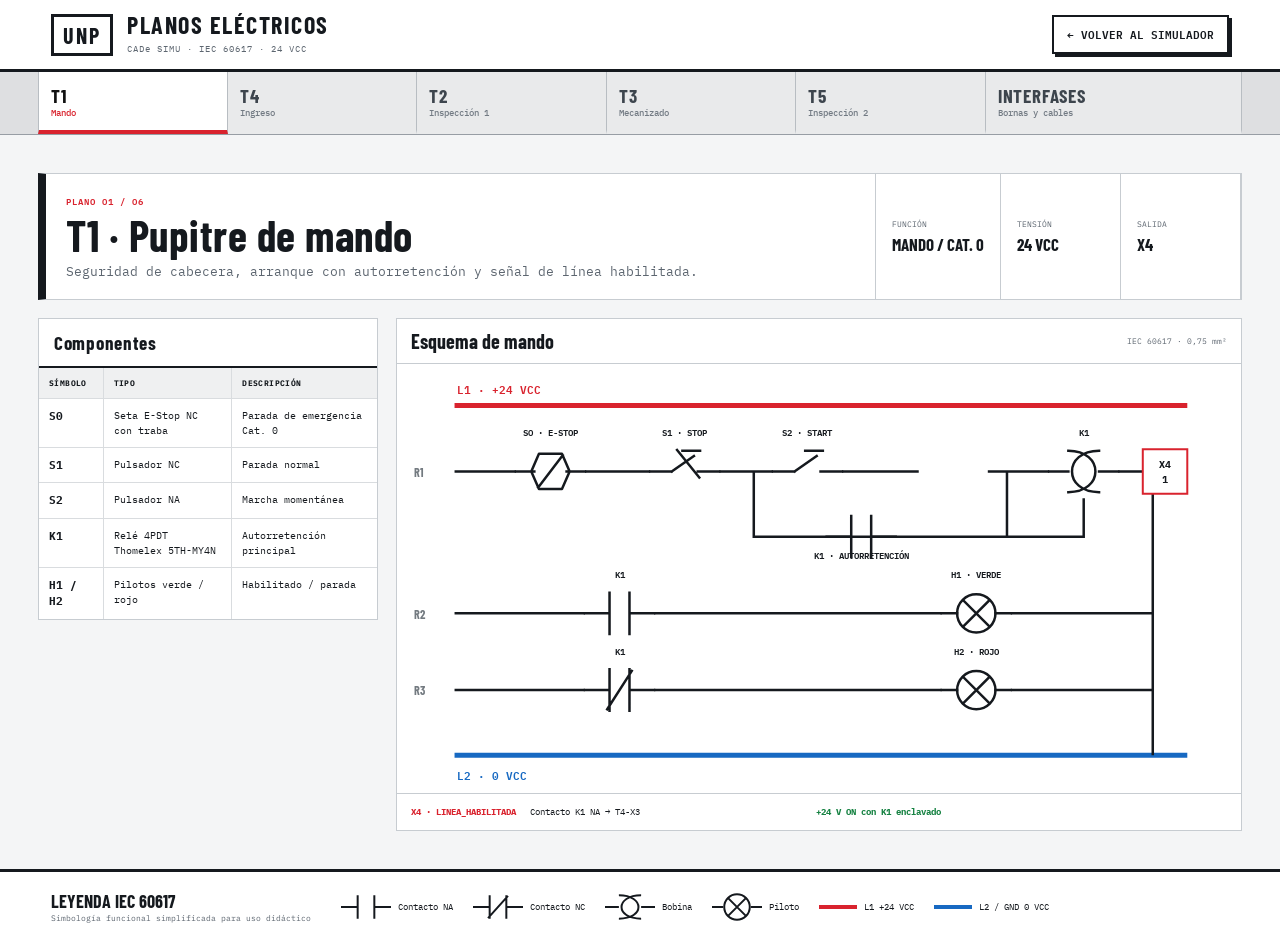
==== diagramas.html @ 71263669 "feat: subpágina diagramas.html — CADe SIMU IEC 60617 5 tableros + interfases" ====
<!doctype html>
<html lang="es">
<head>
  <meta charset="utf-8">
  <meta name="viewport" content="width=device-width, initial-scale=1">
  <meta name="description" content="Planos eléctricos CADe SIMU e interfases de la planta automatizada de cinco tableros.">
  <title>Diagramas eléctricos | Planta 5 Tableros</title>
  <link rel="stylesheet" href="diagramas.css">
</head>
<body>
  <header class="drawing-header">
    <div class="drawing-brand">
      <span class="brand-code">UNP</span>
      <div><strong>PLANOS ELÉCTRICOS</strong><small>CADe SIMU · IEC 60617 · 24 VCC</small></div>
    </div>
    <a href="index.html" class="back-btn">← VOLVER AL SIMULADOR</a>
  </header>

  <nav class="tab-bar" aria-label="Diagramas por tablero">
    <button class="tab active" type="button" role="tab" aria-selected="true" aria-controls="panel-t1" id="tab-t1" data-tab="t1">T1 <span>Mando</span></button>
    <button class="tab" type="button" role="tab" aria-selected="false" aria-controls="panel-t4" id="tab-t4" data-tab="t4">T4 <span>Ingreso</span></button>
    <button class="tab" type="button" role="tab" aria-selected="false" aria-controls="panel-t2" id="tab-t2" data-tab="t2">T2 <span>Inspección 1</span></button>
    <button class="tab" type="button" role="tab" aria-selected="false" aria-controls="panel-t3" id="tab-t3" data-tab="t3">T3 <span>Mecanizado</span></button>
    <button class="tab" type="button" role="tab" aria-selected="false" aria-controls="panel-t5" id="tab-t5" data-tab="t5">T5 <span>Inspección 2</span></button>
    <button class="tab interfaces-tab" type="button" role="tab" aria-selected="false" aria-controls="panel-interfaces" id="tab-interfaces" data-tab="interfaces">INTERFASES <span>Bornas y cables</span></button>
  </nav>

  <main class="drawing-main">
    <section class="diagram-panel active" id="panel-t1" role="tabpanel" aria-labelledby="tab-t1" data-panel="t1">
      <div class="title-block"><div><span class="sheet-number">PLANO 01 / 06</span><h1>T1 · Pupitre de mando</h1><p>Seguridad de cabecera, arranque con autorretención y señal de línea habilitada.</p></div><dl><div><dt>FUNCIÓN</dt><dd>MANDO / CAT. 0</dd></div><div><dt>TENSIÓN</dt><dd>24 VCC</dd></div><div><dt>SALIDA</dt><dd>X4</dd></div></dl></div>
      <div class="content-grid">
        <section class="component-card"><h2>Componentes</h2><div class="table-wrap"><table><thead><tr><th>Símbolo</th><th>Tipo</th><th>Descripción</th></tr></thead><tbody>
          <tr><td><b>S0</b></td><td>Seta E-Stop NC con traba</td><td>Parada de emergencia Cat. 0</td></tr><tr><td><b>S1</b></td><td>Pulsador NC</td><td>Parada normal</td></tr><tr><td><b>S2</b></td><td>Pulsador NA</td><td>Marcha momentánea</td></tr><tr><td><b>K1</b></td><td>Relé 4PDT Thomelex 5TH-MY4N</td><td>Autorretención principal</td></tr><tr><td><b>H1 / H2</b></td><td>Pilotos verde / rojo</td><td>Habilitado / parada</td></tr>
        </tbody></table></div></section>
        <section class="schematic-card" aria-label="Diagrama ladder T1"><div class="card-heading"><h2>Esquema de mando</h2><span>IEC 60617 · 0,75 mm²</span></div>
          <svg class="ladder-svg" viewBox="0 0 1100 560" role="img" aria-labelledby="t1-title t1-desc"><title id="t1-title">Diagrama ladder del tablero T1</title><desc id="t1-desc">Tres rungs con parada de emergencia, marcha, autorretención y pilotos.</desc>
            <g class="rails"><line class="rail l1" x1="75" y1="54" x2="1030" y2="54"/><line class="rail l2" x1="75" y1="510" x2="1030" y2="510"/><text class="rail-label l1-text" x="78" y="39">L1 · +24 VCC</text><text class="rail-label l2-text" x="78" y="542">L2 · 0 VCC</text></g>
            <g class="rung"><text class="rung-id" x="22" y="147">R1</text><path class="wire" d="M75 140H155M245 140H330M420 140H490M580 140H680M770 140H850"/><use href="#emergency-nc" x="155" y="105"/><text x="200" y="94">S0 · E-STOP</text><use href="#push-nc" x="330" y="105"/><text x="375" y="94">S1 · STOP</text><use href="#push-no" x="490" y="105"/><text x="535" y="94">S2 · START</text><use href="#coil" x="850" y="105"/><text x="895" y="94">K1</text><path class="wire" d="M895 175V225H465V140M465 225H560M650 225H795V140"/><use href="#contact-no" x="560" y="190"/><text x="605" y="254">K1 · AUTORRETENCIÓN</text><path class="wire" d="M940 140H985V510"/></g>
            <g class="rung"><text class="rung-id" x="22" y="332">R2</text><path class="wire" d="M75 325H245M335 325H710M800 325H985"/><use href="#contact-no" x="245" y="290"/><text x="290" y="279">K1</text><use href="#lamp" x="710" y="290"/><text x="755" y="279">H1 · VERDE</text></g>
            <g class="rung"><text class="rung-id" x="22" y="432">R3</text><path class="wire" d="M75 425H245M335 425H710M800 425H985"/><use href="#contact-nc" x="245" y="390"/><text x="290" y="379">K1</text><use href="#lamp" x="710" y="390"/><text x="755" y="379">H2 · ROJO</text></g>
            <g class="terminal output"><rect x="972" y="111" width="58" height="58"/><text x="1001" y="136">X4</text><text x="1001" y="155">1</text></g>
            <defs><g id="contact-no"><path d="M0 35H32M58 35H90M32 8V62M58 8V62"/></g><g id="contact-nc"><path d="M0 35H32M58 35H90M32 8V62M58 8V62M29 60L61 10"/></g><g id="push-no"><path d="M0 35H28M62 35H90M28 35L57 15M42 8H65"/></g><g id="push-nc"><path d="M0 35H28M62 35H90M28 35L57 15M42 8H65M35 7L64 43"/></g><g id="emergency-nc"><path d="M0 35H24M66 35H90M30 12L60 12L70 35L60 58H30L20 35ZM29 56L61 14"/></g><g id="coil"><path d="M0 35H25M65 35H90M25 8C72 8 72 62 25 62M65 8C18 8 18 62 65 62"/></g><g id="lamp"><path d="M0 35H20M70 35H90"/><circle cx="45" cy="35" r="25"/><path d="M28 18L62 52M62 18L28 52"/></g></defs>
          </svg>
          <div class="signal-note"><b>X4 · LINEA_HABILITADA</b><span>Contacto K1 NA → T4-X3</span><strong>+24 V ON con K1 enclavado</strong></div>
        </section>
      </div>
    </section>

    <section class="diagram-panel" id="panel-t4" role="tabpanel" aria-labelledby="tab-t4" data-panel="t4" hidden>
      <div class="title-block"><div><span class="sheet-number">PLANO 02 / 06</span><h1>T4 · Cinta de ingreso</h1><p>Barrera óptica, rearme sin contacto y señal de pieza presente.</p></div><dl><div><dt>ENTRADA</dt><dd>X3</dd></div><div><dt>TENSIÓN</dt><dd>24 VCC</dd></div><div><dt>SALIDA</dt><dd>X5</dd></div></dl></div>
      <div class="content-grid"><section class="component-card"><h2>Componentes</h2><div class="table-wrap"><table><thead><tr><th>Símbolo</th><th>Tipo</th><th>Descripción</th></tr></thead><tbody><tr><td><b>IFM</b></td><td>Sensor óptico réflex O5P701</td><td>Detecta interrupción del haz</td></tr><tr><td><b>B2</b></td><td>Sensor inductivo</td><td>Rearme sin contacto</td></tr><tr><td><b>K1</b></td><td>Comat Releco C9-A41</td><td>Relé de mando de cinta</td></tr><tr><td><b>M1</b></td><td>Motor CC</td><td>Accionamiento cinta</td></tr></tbody></table></div></section>
        <section class="schematic-card"><div class="card-heading"><h2>Esquema de ingreso</h2><span>IEC 60617 · 0,75 mm²</span></div><svg class="ladder-svg" viewBox="0 0 1100 500" role="img" aria-labelledby="t4-title"><title id="t4-title">Diagrama ladder del tablero T4</title><g class="rails"><line class="rail l1" x1="75" y1="54" x2="1030" y2="54"/><line class="rail l2" x1="75" y1="450" x2="1030" y2="450"/><text class="rail-label l1-text" x="78" y="39">L1 · +24 VCC</text><text class="rail-label l2-text" x="78" y="482">L2 · 0 VCC</text></g><g class="rung"><text class="rung-id" x="22" y="172">R1</text><path class="wire" d="M75 165H175M265 165H405M505 165H785M875 165H985V450"/><g class="terminal input"><rect x="102" y="136" width="58" height="58"/><text x="131" y="161">X3</text><text x="131" y="180">1</text></g><use href="#t4-contact-no" x="175" y="130"/><text x="220" y="119">X3 · PERMISO</text><g class="sensor-symbol optical" transform="translate(405 130)"><rect width="100" height="70"/><path d="M18 52L78 18M53 16L80 18L77 45"/><circle cx="18" cy="52" r="5"/></g><text x="455" y="119">IFM · O5P701</text><use href="#t4-coil" x="785" y="130"/><text x="830" y="119">K1</text></g><g class="rung"><text class="rung-id" x="22" y="322">R2</text><path class="wire" d="M75 315H200M290 315H430M530 315H760M850 315H985"/><use href="#t4-contact-no" x="200" y="280"/><text x="245" y="269">K1</text><g class="sensor-symbol inductive" transform="translate(430 280)"><rect width="100" height="70"/><path d="M20 20C55 20 55 50 20 50M70 18V52"/></g><text x="480" y="269">B2 · REARME</text><g class="motor" transform="translate(760 280)"><path d="M0 35H20M80 35H90"/><circle cx="50" cy="35" r="30"/><text x="50" y="42">M</text></g><text x="805" y="269">M1 · CINTA</text></g><g class="terminal output"><rect x="972" y="136" width="58" height="58"/><text x="1001" y="161">X5</text><text x="1001" y="180">1</text></g><defs><g id="t4-contact-no"><path d="M0 35H32M58 35H90M32 8V62M58 8V62"/></g><g id="t4-coil"><path d="M0 35H25M65 35H90M25 8C72 8 72 62 25 62M65 8C18 8 18 62 65 62"/></g></defs></svg><div class="signal-note"><b>X3 · LINEA_HABILITADA</b><span>T1-X4 → permiso de ciclo</span><b>X5 · PIEZA_PRESENTE</b><span>K1 NA → T2-X3 · +24 V</span></div></section>
      </div>
    </section>

    <section class="diagram-panel" id="panel-t2" role="tabpanel" aria-labelledby="tab-t2" data-panel="t2" hidden>
      <div class="title-block"><div><span class="sheet-number">PLANO 03 / 06</span><h1>T2 · Inspección inicial</h1><p>Discriminación inductiva/capacitiva, señalización y expulsor neumático.</p></div><dl><div><dt>ENTRADA</dt><dd>X3</dd></div><div><dt>TENSIÓN</dt><dd>24 VCC</dd></div><div><dt>SALIDA</dt><dd>X5</dd></div></dl></div>
      <div class="content-grid"><section class="component-card"><h2>Componentes</h2><div class="table-wrap"><table><thead><tr><th>Símbolo</th><th>Tipo</th><th>Descripción</th></tr></thead><tbody><tr><td><b>B1</b></td><td>Sensor inductivo</td><td>Pieza metálica / conforme</td></tr><tr><td><b>B2</b></td><td>Sensor capacitivo</td><td>Dieléctrico / no conforme</td></tr><tr><td><b>CAM1</b></td><td>Interfaz cámara</td><td>Salida digital OK / NOK</td></tr><tr><td><b>K1 / K2</b></td><td>IDEC RJ2S-CL DPDT</td><td>Discriminadores</td></tr><tr><td><b>K3 / CIL</b></td><td>Relé + cilindro</td><td>Expulsor de descarte</td></tr><tr><td><b>H1 / H2</b></td><td>Pilotos verde / amarillo</td><td>Conforme / no conforme</td></tr></tbody></table></div></section>
        <section class="schematic-card"><div class="card-heading"><h2>Esquema de inspección</h2><span>IEC 60617 · 0,75 mm²</span></div><svg class="ladder-svg tall" viewBox="0 0 1100 650" role="img" aria-labelledby="t2-title"><title id="t2-title">Diagrama ladder del tablero T2</title><g class="rails"><line class="rail l1" x1="75" y1="54" x2="1030" y2="54"/><line class="rail l2" x1="75" y1="600" x2="1030" y2="600"/><text class="rail-label l1-text" x="78" y="39">L1 · +24 VCC</text><text class="rail-label l2-text" x="78" y="632">L2 · 0 VCC</text></g>
          <g class="rung"><text class="rung-id" x="22" y="157">R1</text><path class="wire" d="M75 150H165M255 150H390M490 150H690M780 150H985V600"/><use href="#t2-contact-no" x="165" y="115"/><text x="210" y="104">X3 · PIEZA</text><g class="sensor-symbol inductive" transform="translate(390 115)"><rect width="100" height="70"/><path d="M20 20C55 20 55 50 20 50M70 18V52"/></g><text x="440" y="104">B1 · INDUCTIVO</text><use href="#t2-coil" x="690" y="115"/><text x="735" y="104">K1 · CONFORME</text><path class="wire" d="M650 150V225H690M780 225H870"/><use href="#t2-lamp" x="690" y="190"/><text x="735" y="260">H1 · VERDE</text></g>
          <g class="rung"><text class="rung-id" x="22" y="357">R2</text><path class="wire" d="M75 350H165M255 350H390M490 350H585M675 350H760M850 350H985"/><use href="#t2-contact-no" x="165" y="315"/><text x="210" y="304">X3 · PIEZA</text><g class="sensor-symbol capacitive" transform="translate(390 315)"><rect width="100" height="70"/><path d="M20 18V52M36 18V52M64 18Q90 35 64 52"/></g><text x="440" y="304">B2 · CAPACITIVO</text><use href="#t2-contact-nc" x="585" y="315"/><text x="630" y="304">K1</text><use href="#t2-coil" x="760" y="315"/><text x="805" y="304">K2</text><path class="wire" d="M730 350V440H760M850 440H985"/><g class="cylinder" transform="translate(760 405)"><path d="M0 35H15M15 7H80V63H15ZM48 7V63M48 35H88M88 20L105 35L88 50"/></g><text x="812" y="482">K3 · CIL EXPULSOR</text></g>
          <g class="rung"><text class="rung-id" x="22" y="537">R3</text><path class="wire" d="M75 530H300M390 530H700M790 530H985"/><use href="#t2-contact-no" x="300" y="495"/><text x="345" y="484">K2</text><use href="#t2-lamp" x="700" y="495"/><text x="745" y="484">H2 · AMARILLO</text></g><g class="terminal input"><rect x="102" y="121" width="58" height="58"/><text x="131" y="146">X3</text><text x="131" y="165">1</text></g><g class="terminal output"><rect x="972" y="121" width="58" height="58"/><text x="1001" y="146">X5</text><text x="1001" y="165">1</text></g><defs><g id="t2-contact-no"><path d="M0 35H32M58 35H90M32 8V62M58 8V62"/></g><g id="t2-contact-nc"><path d="M0 35H32M58 35H90M32 8V62M58 8V62M29 60L61 10"/></g><g id="t2-coil"><path d="M0 35H25M65 35H90M25 8C72 8 72 62 25 62M65 8C18 8 18 62 65 62"/></g><g id="t2-lamp"><path d="M0 35H20M70 35H90"/><circle cx="45" cy="35" r="25"/><path d="M28 18L62 52M62 18L28 52"/></g></defs></svg><div class="signal-note"><b>X3 · PIEZA_PRESENTE</b><span>T4-X5 → habilita inspección</span><b>X5 · MATERIAL_VALIDO</b><span>K1 NA → T3-X3 · +24 V</span></div></section>
      </div>
    </section>

    <section class="diagram-panel" id="panel-t3" role="tabpanel" aria-labelledby="tab-t3" data-panel="t3" hidden>
      <div class="title-block"><div><span class="sheet-number">PLANO 04 / 06</span><h1>T3 · Mecanizado</h1><p>Secuenciador biestable de avance, trabajo, retroceso y confirmación de reposo.</p></div><dl><div><dt>ENTRADA</dt><dd>X3</dd></div><div><dt>TENSIÓN</dt><dd>24 VCC</dd></div><div><dt>SALIDA</dt><dd>X6</dd></div></dl></div>
      <div class="content-grid"><section class="component-card"><h2>Componentes</h2><div class="table-wrap"><table><thead><tr><th>Símbolo</th><th>Tipo</th><th>Descripción</th></tr></thead><tbody><tr><td><b>FC1</b></td><td>Sensor inductivo</td><td>Posición reposo</td></tr><tr><td><b>FC2</b></td><td>Sensor inductivo</td><td>Posición trabajo</td></tr><tr><td><b>R1 / R2 / R3</b></td><td>Omron G2RV slim</td><td>Set, reset y retención avance</td></tr><tr><td><b>R4 / R5</b></td><td>Phoenix Contact</td><td>Retención retroceso / fin de etapa</td></tr><tr><td><b>CIL</b></td><td>Cilindro guiado</td><td>Herramienta de mecanizado</td></tr><tr><td><b>H1 / H2</b></td><td>Pilotos</td><td>Avance / retroceso</td></tr></tbody></table></div></section>
        <section class="schematic-card"><div class="card-heading"><h2>Cadena biestable</h2><span>IEC 60617 · 0,75 mm²</span></div><svg class="ladder-svg extra-tall" viewBox="0 0 1100 900" role="img" aria-labelledby="t3-title"><title id="t3-title">Diagrama ladder del tablero T3</title><g class="rails"><line class="rail l1" x1="75" y1="54" x2="1030" y2="54"/><line class="rail l2" x1="75" y1="850" x2="1030" y2="850"/><text class="rail-label l1-text" x="78" y="39">L1 · +24 VCC</text><text class="rail-label l2-text" x="78" y="882">L2 · 0 VCC</text></g>
          <g class="rung"><text class="rung-id" x="22" y="142">R1</text><path class="wire" d="M75 135H160M250 135H350M440 135H550M640 135H790M880 135H985V850"/><use href="#t3-no" x="160" y="100"/><text x="205" y="89">X3</text><use href="#t3-no" x="350" y="100"/><text x="395" y="89">FC1</text><use href="#t3-nc" x="550" y="100"/><text x="595" y="89">R3</text><use href="#t3-coil" x="790" y="100"/><text x="835" y="89">R1 · SET</text></g>
          <g class="rung"><text class="rung-id" x="22" y="272">R2</text><path class="wire" d="M75 265H230M320 265H580M670 265H985"/><use href="#t3-no" x="230" y="230"/><text x="275" y="219">R1</text><use href="#t3-coil" x="580" y="230"/><text x="625" y="219">R3 · RET.</text><path class="wire" d="M540 265V345H580M685 345H800"/><g class="cylinder" transform="translate(580 310)"><path d="M0 35H15M15 7H80V63H15ZM48 7V63M48 35H88M88 20L105 35L88 50"/></g><text x="632" y="387">CIL · AVANCE</text></g>
          <g class="rung"><text class="rung-id" x="22" y="477">R3</text><path class="wire" d="M75 470H185M275 470H385M475 470H585M675 470H790M880 470H985"/><use href="#t3-no" x="185" y="435"/><text x="230" y="424">FC2</text><use href="#t3-no" x="385" y="435"/><text x="430" y="424">R3</text><use href="#t3-nc" x="585" y="435"/><text x="630" y="424">R4</text><use href="#t3-coil" x="790" y="435"/><text x="835" y="424">R2 · RESET</text></g>
          <g class="rung"><text class="rung-id" x="22" y="607">R4</text><path class="wire" d="M75 600H230M320 600H580M670 600H985"/><use href="#t3-no" x="230" y="565"/><text x="275" y="554">R2</text><use href="#t3-coil" x="580" y="565"/><text x="625" y="554">R4 · RET.</text><path class="wire" d="M540 600V680H580M685 680H800"/><g class="cylinder reverse" transform="translate(580 645)"><path d="M0 35H15M15 7H80V63H15ZM48 7V63M48 35H88M88 20L105 35L88 50"/></g><text x="632" y="722">CIL · RETROCESO</text></g>
          <g class="rung"><text class="rung-id" x="22" y="797">R5</text><path class="wire" d="M75 790H180M270 790H375M465 790H570M660 790H765M855 790H985"/><use href="#t3-no" x="180" y="755"/><text x="225" y="744">R4</text><use href="#t3-no" x="375" y="755"/><text x="420" y="744">FC1</text><use href="#t3-nc" x="570" y="755"/><text x="615" y="744">R3</text><use href="#t3-coil" x="765" y="755"/><text x="810" y="744">R5 · FIN</text></g><g class="terminal input"><rect x="102" y="106" width="58" height="58"/><text x="131" y="131">X3</text><text x="131" y="150">1</text></g><g class="terminal output"><rect x="972" y="761" width="58" height="58"/><text x="1001" y="786">X6</text><text x="1001" y="805">1</text></g><defs><g id="t3-no"><path d="M0 35H32M58 35H90M32 8V62M58 8V62"/></g><g id="t3-nc"><path d="M0 35H32M58 35H90M32 8V62M58 8V62M29 60L61 10"/></g><g id="t3-coil"><path d="M0 35H25M65 35H90M25 8C72 8 72 62 25 62M65 8C18 8 18 62 65 62"/></g></defs></svg><div class="signal-note"><b>X3 · MATERIAL_VALIDO</b><span>T2-X5 → dispara secuencia</span><b>X6 · PROCESO_TERMINADO</b><span>R5 NA → T5-X4 · +24 V</span></div></section>
      </div>
    </section>

    <section class="diagram-panel" id="panel-t5" role="tabpanel" aria-labelledby="tab-t5" data-panel="t5" hidden>
      <div class="title-block"><div><span class="sheet-number">PLANO 05 / 06</span><h1>T5 · Inspección final</h1><p>Clasificación por cámara hacia contenedores de aprobados y reproceso.</p></div><dl><div><dt>ENTRADA</dt><dd>X4</dd></div><div><dt>TENSIÓN</dt><dd>24 VCC</dd></div><div><dt>SALIDAS</dt><dd>OK / NOK</dd></div></dl></div>
      <div class="content-grid"><section class="component-card"><h2>Componentes</h2><div class="table-wrap"><table><thead><tr><th>Símbolo</th><th>Tipo</th><th>Descripción</th></tr></thead><tbody><tr><td><b>CAM2</b></td><td>Interfaz cámara</td><td>Salida digital OK / NOK</td></tr><tr><td><b>K1</b></td><td>Comat Releco C9-A41</td><td>Clasificador principal</td></tr><tr><td><b>K2 / K3</b></td><td>IDEC RJ2S</td><td>Desviadores verde / rojo</td></tr><tr><td><b>S1</b></td><td>Conmutador</td><td>Selector de modo</td></tr><tr><td><b>H1 / H2</b></td><td>Pilotos verde / rojo</td><td>Resultado de clasificación</td></tr><tr><td><b>CONT-V / CONT-R</b></td><td>Contenedores</td><td>Aprobadas / reproceso</td></tr></tbody></table></div></section>
        <section class="schematic-card"><div class="card-heading"><h2>Esquema de clasificación</h2><span>IEC 60617 · 0,75 mm²</span></div><svg class="ladder-svg tall" viewBox="0 0 1100 680" role="img" aria-labelledby="t5-title"><title id="t5-title">Diagrama ladder del tablero T5</title><g class="rails"><line class="rail l1" x1="75" y1="54" x2="1030" y2="54"/><line class="rail l2" x1="75" y1="630" x2="1030" y2="630"/><text class="rail-label l1-text" x="78" y="39">L1 · +24 VCC</text><text class="rail-label l2-text" x="78" y="662">L2 · 0 VCC</text></g>
          <g class="rung"><text class="rung-id" x="22" y="157">R1</text><path class="wire" d="M75 150H190M280 150H430M530 150H790M880 150H985V630"/><use href="#t5-no" x="190" y="115"/><text x="235" y="104">X4</text><g class="camera" transform="translate(430 115)"><rect width="100" height="70"/><circle cx="48" cy="35" r="19"/><path d="M67 35H86M12 13L28 22"/></g><text x="480" y="104">CAM2 · OK</text><use href="#t5-coil" x="790" y="115"/><text x="835" y="104">K1</text></g>
          <g class="rung"><text class="rung-id" x="22" y="302">R2</text><path class="wire" d="M75 295H230M320 295H650M740 295H985"/><use href="#t5-no" x="230" y="260"/><text x="275" y="249">K1</text><use href="#t5-coil" x="650" y="260"/><text x="695" y="249">K2 · VERDE</text><path class="wire" d="M610 295V370H650M740 370H850"/><use href="#t5-lamp" x="650" y="335"/><text x="695" y="405">H1 · OK</text></g>
          <g class="rung"><text class="rung-id" x="22" y="492">R3</text><path class="wire" d="M75 485H190M280 485H430M520 485H790M880 485H985"/><use href="#t5-no" x="190" y="450"/><text x="235" y="439">X4</text><use href="#t5-nc" x="430" y="450"/><text x="475" y="439">CAM2 · OK</text><use href="#t5-coil" x="790" y="450"/><text x="835" y="439">K3 · ROJO</text></g>
          <g class="rung"><text class="rung-id" x="22" y="582">R4</text><path class="wire" d="M75 575H300M390 575H700M790 575H985"/><use href="#t5-no" x="300" y="540"/><text x="345" y="529">K3</text><use href="#t5-lamp" x="700" y="540"/><text x="745" y="529">H2 · NOK</text></g><g class="terminal input"><rect x="102" y="121" width="58" height="58"/><text x="131" y="146">X4</text><text x="131" y="165">1</text></g><defs><g id="t5-no"><path d="M0 35H32M58 35H90M32 8V62M58 8V62"/></g><g id="t5-nc"><path d="M0 35H32M58 35H90M32 8V62M58 8V62M29 60L61 10"/></g><g id="t5-coil"><path d="M0 35H25M65 35H90M25 8C72 8 72 62 25 62M65 8C18 8 18 62 65 62"/></g><g id="t5-lamp"><path d="M0 35H20M70 35H90"/><circle cx="45" cy="35" r="25"/><path d="M28 18L62 52M62 18L28 52"/></g></defs></svg><div class="signal-note"><b>X4 · PROCESO_TERMINADO</b><span>T3-X6 → inicia inspección final</span><strong>CAM2 OK → K2 / CAM2 NOK → K3</strong></div></section>
      </div>
    </section>

    <section class="diagram-panel interfaces-panel" id="panel-interfaces" role="tabpanel" aria-labelledby="tab-interfaces" data-panel="interfaces" hidden>
      <div class="title-block"><div><span class="sheet-number">PLANO 06 / 06</span><h1>Interfases entre tableros</h1><p>Distribución de señales +24 VCC y referencia común 0 VCC.</p></div><dl><div><dt>SEÑALES</dt><dd>4</dd></div><div><dt>GND</dt><dd>COMÚN</dd></div><div><dt>CABLE</dt><dd>0,75 mm²</dd></div></dl></div>
      <section class="interconnect-card"><div class="card-heading"><h2>Diagrama de bloques</h2><span>Rojo: señal +24 V · Azul: GND</span></div><svg class="interconnect-svg" viewBox="0 0 1400 440" role="img" aria-labelledby="if-title if-desc"><title id="if-title">Interconexión de los cinco tableros</title><desc id="if-desc">Cuatro enlaces rojos de señal y un conductor azul de masa común.</desc>
        <defs><marker id="signal-arrow" markerWidth="10" markerHeight="10" refX="9" refY="3" orient="auto" markerUnits="strokeWidth"><path d="M0 0L9 3L0 6Z" fill="#d9232e"/></marker></defs>
        <g class="cabinet-box" transform="translate(40 100)"><rect width="200" height="160"/><text class="cabinet-id" x="100" y="58">T1</text><text x="100" y="88">MANDO CENTRAL</text><g class="terminal output"><rect x="163" y="112" width="56" height="40"/><text x="191" y="137">X4</text></g><circle class="gnd-point" cx="100" cy="160" r="7"/></g>
        <g class="cabinet-box" transform="translate(320 100)"><rect width="200" height="160"/><text class="cabinet-id" x="100" y="58">T4</text><text x="100" y="88">CINTA INGRESO</text><g class="terminal input"><rect x="-19" y="112" width="56" height="40"/><text x="9" y="137">X3</text></g><g class="terminal output"><rect x="163" y="112" width="56" height="40"/><text x="191" y="137">X5</text></g><circle class="gnd-point" cx="100" cy="160" r="7"/></g>
        <g class="cabinet-box" transform="translate(600 100)"><rect width="200" height="160"/><text class="cabinet-id" x="100" y="58">T2</text><text x="100" y="88">INSPECCIÓN 1</text><g class="terminal input"><rect x="-19" y="112" width="56" height="40"/><text x="9" y="137">X3</text></g><g class="terminal output"><rect x="163" y="112" width="56" height="40"/><text x="191" y="137">X5</text></g><circle class="gnd-point" cx="100" cy="160" r="7"/></g>
        <g class="cabinet-box" transform="translate(880 100)"><rect width="200" height="160"/><text class="cabinet-id" x="100" y="58">T3</text><text x="100" y="88">MECANIZADO</text><g class="terminal input"><rect x="-19" y="112" width="56" height="40"/><text x="9" y="137">X3</text></g><g class="terminal output"><rect x="163" y="112" width="56" height="40"/><text x="191" y="137">X6</text></g><circle class="gnd-point" cx="100" cy="160" r="7"/></g>
        <g class="cabinet-box" transform="translate(1160 100)"><rect width="200" height="160"/><text class="cabinet-id" x="100" y="58">T5</text><text x="100" y="88">INSPECCIÓN 2</text><g class="terminal input"><rect x="-19" y="112" width="56" height="40"/><text x="9" y="137">X4</text></g><circle class="gnd-point" cx="100" cy="160" r="7"/></g>
        <g class="signal-links"><path d="M240 232H301"/><path d="M520 232H581"/><path d="M800 232H861"/><path d="M1080 232H1141"/></g><g class="link-labels"><text x="270" y="215">1 · LINEA_HABILITADA</text><text x="550" y="215">2 · PIEZA_PRESENTE</text><text x="830" y="215">3 · MATERIAL_VALIDO</text><text x="1110" y="215">4 · PROCESO_TERMINADO</text></g>
        <path class="gnd-bus" d="M140 260V350H1260V260"/><path class="gnd-drop" d="M420 260V350M700 260V350M980 260V350"/><text class="gnd-label" x="700" y="390">GND · 0 VCC COMÚN · AZUL 0,75 mm²</text>
      </svg></section>
      <section class="interface-table-card"><h2>Tabla de interfases</h2><div class="table-wrap"><table class="interface-table"><thead><tr><th>#</th><th>Nombre</th><th>Origen</th><th>Destino</th><th>Señal</th><th>Cable</th><th>Nivel</th></tr></thead><tbody><tr class="gnd-row"><td><b>GND</b></td><td>Masa común</td><td>T1 · 0 Vcc</td><td>T4, T2, T3, T5 · 0 Vcc</td><td>Referencia GND</td><td>Azul 0,75 mm²</td><td>0 V</td></tr><tr><td><b>1</b></td><td>LINEA_HABILITADA</td><td>T1 · X4 (K1 NA)</td><td>T4 · X3</td><td>ON con K1 enclavado</td><td>Rojo 0,75 mm²</td><td>24 V</td></tr><tr><td><b>2</b></td><td>PIEZA_PRESENTE</td><td>T4 · X5 (K1 IFM NA)</td><td>T2 · X3</td><td>ON cuando IFM detecta</td><td>Rojo 0,75 mm²</td><td>24 V</td></tr><tr><td><b>3</b></td><td>MATERIAL_VALIDO</td><td>T2 · X5 (K1 NA)</td><td>T3 · X3</td><td>ON si inspección aprueba</td><td>Rojo 0,75 mm²</td><td>24 V</td></tr><tr><td><b>4</b></td><td>PROCESO_TERMINADO</td><td>T3 · X6 (R5 NA)</td><td>T5 · X4</td><td>ON con retorno a FC1</td><td>Rojo 0,75 mm²</td><td>24 V</td></tr></tbody></table></div></section>
      <section class="connector-grid" aria-label="Conectores virtuales detallados"><article class="connector"><span class="link-index">01</span><div><small>ORIGEN</small><b>T1 · X4</b><em>K1 contacto NA</em></div><i></i><div class="cable-spec"><b>ROJO · 0,75 mm²</b><span>≈ 1 m · +24 V</span></div><i></i><div><small>DESTINO</small><b>T4 · X3</b><em>Permiso de línea</em></div><p>K1 principal enclavado</p></article><article class="connector"><span class="link-index">02</span><div><small>ORIGEN</small><b>T4 · X5</b><em>K1 / IFM contacto NA</em></div><i></i><div class="cable-spec"><b>ROJO · 0,75 mm²</b><span>≈ 1 m · +24 V</span></div><i></i><div><small>DESTINO</small><b>T2 · X3</b><em>Entrada de inspección</em></div><p>Haz IFM interrumpido</p></article><article class="connector"><span class="link-index">03</span><div><small>ORIGEN</small><b>T2 · X5</b><em>K1 conforme NA</em></div><i></i><div class="cable-spec"><b>ROJO · 0,75 mm²</b><span>≈ 1 m · +24 V</span></div><i></i><div><small>DESTINO</small><b>T3 · X3</b><em>Disparo biestable</em></div><p>Inspección inicial aprobada</p></article><article class="connector"><span class="link-index">04</span><div><small>ORIGEN</small><b>T3 · X6</b><em>R5 retorno NA</em></div><i></i><div class="cable-spec"><b>ROJO · 0,75 mm²</b><span>≈ 1 m · +24 V</span></div><i></i><div><small>DESTINO</small><b>T5 · X4</b><em>Entrada cámara 2</em></div><p>Cabezal confirmado en FC1</p></article></section>
    </section>
  </main>

  <footer class="symbol-legend">
    <div class="legend-title"><strong>LEYENDA IEC 60617</strong><span>Simbología funcional simplificada para uso didáctico</span></div>
    <div class="legend-items"><span><svg viewBox="0 0 90 50"><path d="M0 25H30M60 25H90M30 4V46M60 4V46"/></svg>Contacto NA</span><span><svg viewBox="0 0 90 50"><path d="M0 25H30M60 25H90M30 4V46M60 4V46M27 45L63 5"/></svg>Contacto NC</span><span><svg viewBox="0 0 90 50"><path d="M0 25H25M65 25H90M25 4C72 4 72 46 25 46M65 4C18 4 18 46 65 46"/></svg>Bobina</span><span><svg viewBox="0 0 90 50"><path d="M0 25H20M70 25H90"/><circle cx="45" cy="25" r="23"/><path d="M29 9L61 41M61 9L29 41"/></svg>Piloto</span><span class="legend-red"><i></i>L1 +24 VCC</span><span class="legend-blue"><i></i>L2 / GND 0 VCC</span></div>
  </footer>
  <script src="diagramas.js"></script>
</body>
</html>
---- diagramas.css ----
@import url('https://fonts.googleapis.com/css2?family=Barlow+Condensed:wght@500;600;700&family=IBM+Plex+Mono:wght@400;500;600&display=swap');

:root{--ink:#15191e;--muted:#5d6670;--paper:#fff;--sheet:#f4f5f6;--line:#c7ccd1;--soft:#e9ebed;--signal:#d9232e;--ground:#1769c2;--green:#168242;--amber:#b87900;--mono:'IBM Plex Mono',Consolas,monospace;--display:'Barlow Condensed','Arial Narrow',sans-serif}
*{box-sizing:border-box}html{color-scheme:light;scroll-behavior:smooth}body{margin:0;min-width:320px;background:var(--sheet);color:var(--ink);font:13px/1.5 var(--mono)}button,a{font:inherit}.drawing-header{min-height:72px;background:#fff;border-bottom:3px solid var(--ink);display:flex;align-items:center;justify-content:space-between;gap:24px;padding:12px clamp(18px,4vw,64px)}.drawing-brand{display:flex;align-items:center;gap:14px}.brand-code{border:3px solid var(--ink);padding:5px 9px;font:700 22px var(--display);letter-spacing:2px}.drawing-brand strong{display:block;font:700 24px/1 var(--display);letter-spacing:1.5px}.drawing-brand small{display:block;color:var(--muted);font-size:9px;letter-spacing:1px;margin-top:5px}.back-btn{color:var(--ink);text-decoration:none;border:2px solid var(--ink);padding:9px 13px;font-size:11px;font-weight:600;box-shadow:3px 3px 0 var(--ink);transition:.15s}.back-btn:hover,.back-btn:focus-visible{background:var(--ink);color:#fff;transform:translate(2px,2px);box-shadow:1px 1px 0 var(--ink)}
.tab-bar{position:sticky;top:0;z-index:10;display:grid;grid-template-columns:repeat(5,minmax(100px,1fr)) minmax(155px,1.35fr);background:#dedfe1;border-bottom:1px solid #979da4;padding:0 clamp(12px,3vw,48px)}.tab{appearance:none;border:0;border-right:1px solid #b8bdc2;border-bottom:4px solid transparent;background:#e9eaeb;color:#3d454d;min-height:62px;padding:8px 12px;cursor:pointer;font:700 19px var(--display);letter-spacing:.8px;text-align:left}.tab:first-child{border-left:1px solid #b8bdc2}.tab span{display:block;font:500 9px var(--mono);letter-spacing:0;color:#727a83}.tab:hover{background:#f4f4f4}.tab.active{background:#fff;color:#111;border-bottom-color:var(--signal)}.tab.active span{color:var(--signal)}.tab:focus-visible{outline:3px solid var(--ground);outline-offset:-3px}.interfaces-tab.active{border-bottom-color:var(--ground)}.interfaces-tab.active span{color:var(--ground)}
.drawing-main{max-width:1720px;margin:auto;padding:clamp(16px,3vw,38px)}.diagram-panel[hidden]{display:none}.diagram-panel.active{display:block}.title-block{background:#fff;border:1px solid var(--line);border-left:8px solid var(--ink);display:flex;justify-content:space-between;align-items:stretch;gap:24px;margin-bottom:18px}.title-block>div{padding:17px 20px}.sheet-number{font-size:9px;color:var(--signal);letter-spacing:1px;font-weight:600}.title-block h1{margin:2px 0 1px;font:700 clamp(28px,3.4vw,48px)/1 var(--display);letter-spacing:.5px}.title-block p{margin:6px 0 0;color:var(--muted);max-width:800px}.title-block dl{display:flex;margin:0;border-left:1px solid var(--line)}.title-block dl div{min-width:120px;padding:18px 16px;border-right:1px solid var(--line);display:flex;flex-direction:column;justify-content:center}.title-block dt{font-size:8px;color:var(--muted)}.title-block dd{margin:4px 0 0;font:700 17px var(--display)}
.content-grid{display:grid;grid-template-columns:minmax(270px,340px) minmax(740px,1fr);gap:18px;align-items:start}.component-card,.schematic-card,.interconnect-card,.interface-table-card{background:#fff;border:1px solid var(--line)}.component-card{position:sticky;top:80px}.component-card h2,.interface-table-card h2{font:700 19px var(--display);letter-spacing:.7px;margin:0;padding:12px 15px;border-bottom:2px solid var(--ink)}.table-wrap{overflow:auto}table{border-collapse:collapse;width:100%;font-size:10px}th{background:#eff0f1;text-align:left;font-size:8px;letter-spacing:.4px;text-transform:uppercase}th,td{border-right:1px solid #d9dcdf;border-bottom:1px solid #d9dcdf;padding:9px 10px;vertical-align:top}th:last-child,td:last-child{border-right:0}tbody tr:last-child td{border-bottom:0}td b{font-size:11px}.card-heading{display:flex;justify-content:space-between;align-items:center;padding:10px 14px;border-bottom:1px solid var(--line)}.card-heading h2{font:700 20px var(--display);margin:0}.card-heading span{font-size:8px;color:var(--muted)}
.ladder-svg,.interconnect-svg{display:block;width:100%;height:auto;background:#fff}.ladder-svg *,.interconnect-svg *,.symbol-legend svg *{vector-effect:non-scaling-stroke}.ladder-svg .rail{stroke-width:5}.ladder-svg .rail.l1{stroke:var(--signal)}.ladder-svg .rail.l2{stroke:var(--ground)}.rail-label{font:600 14px var(--mono)}.l1-text{fill:var(--signal)}.l2-text{fill:var(--ground)}.wire{fill:none;stroke:var(--ink);stroke-width:2.5}.rung use,.sensor-symbol,.motor,.cylinder,.camera{fill:none;stroke:var(--ink);stroke-width:2.5;stroke-linejoin:round;stroke-linecap:square}.rung>text:not(.rung-id){fill:var(--ink);font:600 12px var(--mono);text-anchor:middle}.rung-id{font:700 16px var(--display);fill:#737a80}.terminal rect{fill:#fff;stroke:var(--ink);stroke-width:2}.terminal text{font:700 13px var(--mono);text-anchor:middle;fill:var(--ink)}.terminal.output rect{stroke:var(--signal)}.terminal.input rect{stroke:var(--ground)}.sensor-symbol.inductive{fill:#eef3f7}.sensor-symbol.capacitive{fill:#fff4df}.sensor-symbol.optical{fill:#f5eef8}.motor text{font:700 26px var(--display);text-anchor:middle;fill:var(--ink);stroke:none}.camera{fill:#f0f2f4}.reverse{transform-box:fill-box;transform-origin:center;transform:rotate(180deg)}.signal-note{border-top:1px solid var(--line);display:grid;grid-template-columns:auto 1fr auto 1fr;gap:8px 14px;align-items:center;padding:11px 14px;font-size:9px}.signal-note b{color:var(--signal)}.signal-note strong{color:var(--green)}
.interfaces-panel .title-block{border-left-color:var(--ground)}.interfaces-panel .sheet-number{color:var(--ground)}.interconnect-card{margin-bottom:18px}.interconnect-svg{min-width:980px}.interconnect-card{overflow:auto}.cabinet-box>rect{fill:#fafafa;stroke:var(--ink);stroke-width:2}.cabinet-box>text{font:600 12px var(--mono);text-anchor:middle}.cabinet-box .cabinet-id{font:700 42px var(--display)}.gnd-point{fill:var(--ground)}.signal-links path{fill:none;stroke:var(--signal);stroke-width:4;marker-end:url(#signal-arrow)}.link-labels text{fill:var(--signal);font:600 8px var(--mono);text-anchor:middle}.gnd-bus,.gnd-drop{fill:none;stroke:var(--ground);stroke-width:4}.gnd-label{fill:var(--ground);font:600 13px var(--mono);text-anchor:middle}.interface-table-card{margin-bottom:18px}.interface-table{font-size:10px}.interface-table tr:not(.gnd-row) td:first-child,.interface-table tr:not(.gnd-row) td:nth-child(2){color:var(--signal)}.interface-table .gnd-row td:first-child,.interface-table .gnd-row td:nth-child(2){color:var(--ground)}
.connector-grid{display:grid;grid-template-columns:1fr 1fr;gap:12px}.connector{position:relative;background:#fff;border:1px solid var(--line);display:grid;grid-template-columns:76px 1fr 40px minmax(130px,1fr) 40px 1fr;align-items:center;gap:9px;padding:14px 14px 36px}.link-index{align-self:stretch;display:grid;place-items:center;background:var(--signal);color:#fff;font:700 28px var(--display)}.connector div{display:flex;flex-direction:column}.connector small{font-size:7px;color:var(--muted)}.connector b{font-size:11px}.connector em{font-size:8px;color:var(--muted);font-style:normal}.connector>i{height:3px;background:var(--signal);position:relative}.connector>i:after{content:"";position:absolute;right:0;top:-4px;border-left:8px solid var(--signal);border-top:5px solid transparent;border-bottom:5px solid transparent}.connector .cable-spec{text-align:center;border:1px solid #edbfc2;background:#fff5f5;padding:7px}.connector p{position:absolute;bottom:0;left:90px;right:14px;margin:0;padding:6px 0;border-top:1px dashed var(--line);font-size:8px;color:var(--muted)}
.symbol-legend{background:#fff;border-top:3px solid var(--ink);padding:18px clamp(18px,4vw,64px);display:flex;align-items:center;gap:30px}.legend-title{min-width:230px}.legend-title strong{display:block;font:700 18px var(--display)}.legend-title span{display:block;color:var(--muted);font-size:8px}.legend-items{display:flex;align-items:center;flex-wrap:wrap;gap:20px}.legend-items>span{display:flex;align-items:center;gap:7px;font-size:9px}.legend-items svg{width:50px;height:28px;fill:none;stroke:var(--ink);stroke-width:2}.legend-red i,.legend-blue i{width:38px;height:4px}.legend-red i{background:var(--signal)}.legend-blue i{background:var(--ground)}
@media(max-width:1100px){.drawing-main{padding:16px}.content-grid{grid-template-columns:1fr}.component-card{position:static}.title-block{display:block}.title-block dl{border-left:0;border-top:1px solid var(--line)}.title-block dl div{flex:1}.connector-grid{grid-template-columns:1fr}.tab-bar{padding:0}.ladder-svg{min-width:760px}.schematic-card{overflow:auto}}
@media(max-width:720px){.drawing-header{align-items:flex-start;padding:12px}.drawing-brand strong{font-size:19px}.drawing-brand small{display:none}.back-btn{font-size:9px}.tab-bar{display:flex;overflow-x:auto}.tab{min-width:115px}.interfaces-tab{min-width:150px}.title-block dl{overflow:auto}.title-block dl div{min-width:100px}.title-block h1{font-size:30px}.drawing-main{padding:10px}.connector{grid-template-columns:48px 1fr 24px 1fr;align-items:start}.connector .link-index{grid-row:1/3}.connector>i:nth-of-type(2){display:none}.connector>div:last-of-type{grid-column:2/5}.connector p{left:72px}.symbol-legend{display:block}.legend-items{margin-top:14px}}
@media print{.drawing-header,.tab-bar,.back-btn{position:static}.back-btn{display:none}.diagram-panel{display:block!important;break-after:page}.component-card{position:static}.symbol-legend{break-before:page}.drawing-main{max-width:none}.ladder-svg{min-width:0}}
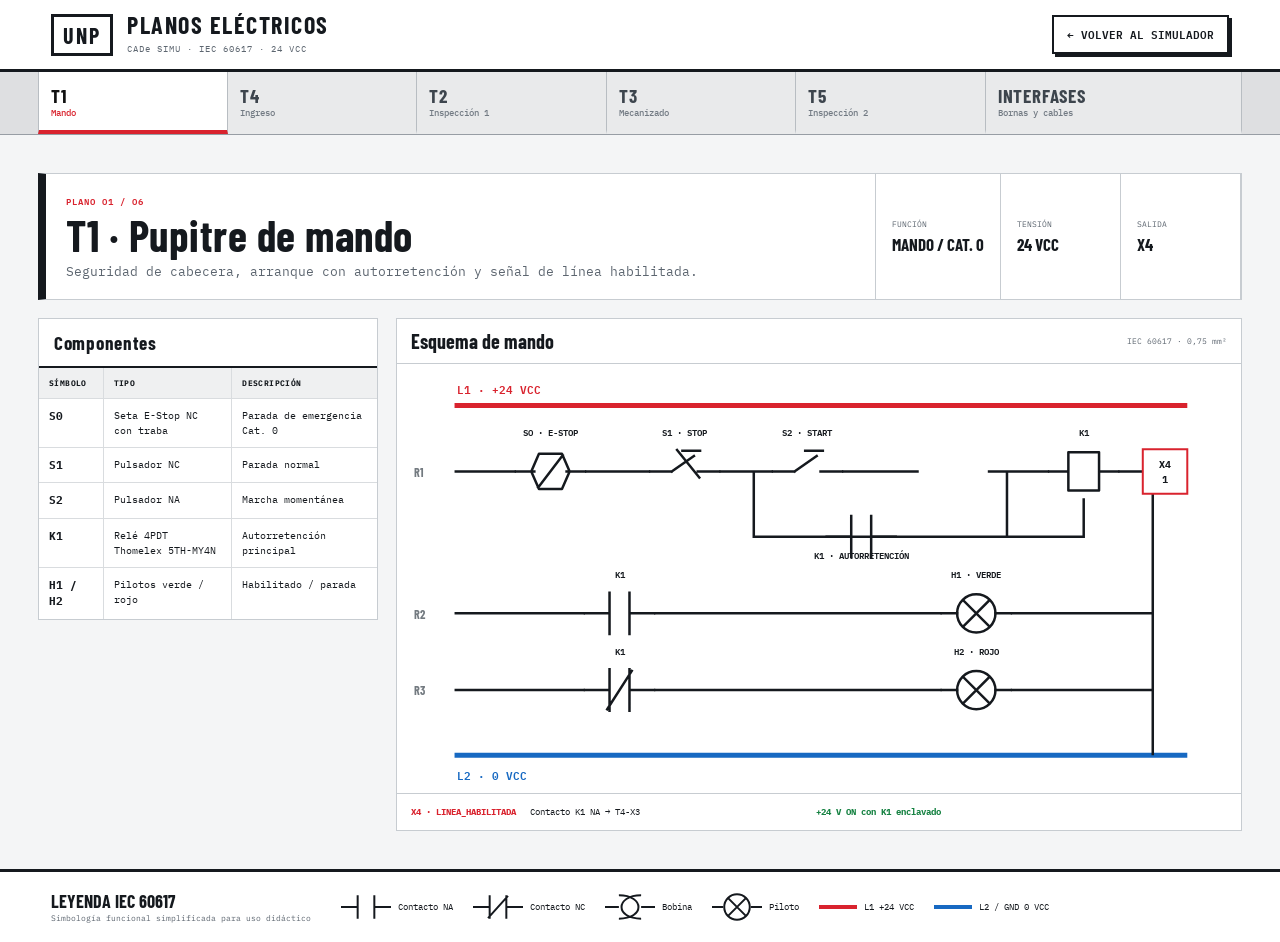
==== commit 45d7faae: "fix: bobinas SVG → rectángulo IEC 60617 en todos los tableros" ====
--- a/diagramas.html
+++ b/diagramas.html
@@ -39,7 +39,7 @@
             <g class="rung"><text class="rung-id" x="22" y="332">R2</text><path class="wire" d="M75 325H245M335 325H710M800 325H985"/><use href="#contact-no" x="245" y="290"/><text x="290" y="279">K1</text><use href="#lamp" x="710" y="290"/><text x="755" y="279">H1 · VERDE</text></g>
             <g class="rung"><text class="rung-id" x="22" y="432">R3</text><path class="wire" d="M75 425H245M335 425H710M800 425H985"/><use href="#contact-nc" x="245" y="390"/><text x="290" y="379">K1</text><use href="#lamp" x="710" y="390"/><text x="755" y="379">H2 · ROJO</text></g>
             <g class="terminal output"><rect x="972" y="111" width="58" height="58"/><text x="1001" y="136">X4</text><text x="1001" y="155">1</text></g>
-            <defs><g id="contact-no"><path d="M0 35H32M58 35H90M32 8V62M58 8V62"/></g><g id="contact-nc"><path d="M0 35H32M58 35H90M32 8V62M58 8V62M29 60L61 10"/></g><g id="push-no"><path d="M0 35H28M62 35H90M28 35L57 15M42 8H65"/></g><g id="push-nc"><path d="M0 35H28M62 35H90M28 35L57 15M42 8H65M35 7L64 43"/></g><g id="emergency-nc"><path d="M0 35H24M66 35H90M30 12L60 12L70 35L60 58H30L20 35ZM29 56L61 14"/></g><g id="coil"><path d="M0 35H25M65 35H90M25 8C72 8 72 62 25 62M65 8C18 8 18 62 65 62"/></g><g id="lamp"><path d="M0 35H20M70 35H90"/><circle cx="45" cy="35" r="25"/><path d="M28 18L62 52M62 18L28 52"/></g></defs>
+            <defs><g id="contact-no"><path d="M0 35H32M58 35H90M32 8V62M58 8V62"/></g><g id="contact-nc"><path d="M0 35H32M58 35H90M32 8V62M58 8V62M29 60L61 10"/></g><g id="push-no"><path d="M0 35H28M62 35H90M28 35L57 15M42 8H65"/></g><g id="push-nc"><path d="M0 35H28M62 35H90M28 35L57 15M42 8H65M35 7L64 43"/></g><g id="emergency-nc"><path d="M0 35H24M66 35H90M30 12L60 12L70 35L60 58H30L20 35ZM29 56L61 14"/></g><g id="coil"><path d="M0 35H25M65 35H90M25 10H65V60H25Z"/></g><g id="lamp"><path d="M0 35H20M70 35H90"/><circle cx="45" cy="35" r="25"/><path d="M28 18L62 52M62 18L28 52"/></g></defs>
           </svg>
           <div class="signal-note"><b>X4 · LINEA_HABILITADA</b><span>Contacto K1 NA → T4-X3</span><strong>+24 V ON con K1 enclavado</strong></div>
         </section>
@@ -49,7 +49,7 @@
     <section class="diagram-panel" id="panel-t4" role="tabpanel" aria-labelledby="tab-t4" data-panel="t4" hidden>
       <div class="title-block"><div><span class="sheet-number">PLANO 02 / 06</span><h1>T4 · Cinta de ingreso</h1><p>Barrera óptica, rearme sin contacto y señal de pieza presente.</p></div><dl><div><dt>ENTRADA</dt><dd>X3</dd></div><div><dt>TENSIÓN</dt><dd>24 VCC</dd></div><div><dt>SALIDA</dt><dd>X5</dd></div></dl></div>
       <div class="content-grid"><section class="component-card"><h2>Componentes</h2><div class="table-wrap"><table><thead><tr><th>Símbolo</th><th>Tipo</th><th>Descripción</th></tr></thead><tbody><tr><td><b>IFM</b></td><td>Sensor óptico réflex O5P701</td><td>Detecta interrupción del haz</td></tr><tr><td><b>B2</b></td><td>Sensor inductivo</td><td>Rearme sin contacto</td></tr><tr><td><b>K1</b></td><td>Comat Releco C9-A41</td><td>Relé de mando de cinta</td></tr><tr><td><b>M1</b></td><td>Motor CC</td><td>Accionamiento cinta</td></tr></tbody></table></div></section>
-        <section class="schematic-card"><div class="card-heading"><h2>Esquema de ingreso</h2><span>IEC 60617 · 0,75 mm²</span></div><svg class="ladder-svg" viewBox="0 0 1100 500" role="img" aria-labelledby="t4-title"><title id="t4-title">Diagrama ladder del tablero T4</title><g class="rails"><line class="rail l1" x1="75" y1="54" x2="1030" y2="54"/><line class="rail l2" x1="75" y1="450" x2="1030" y2="450"/><text class="rail-label l1-text" x="78" y="39">L1 · +24 VCC</text><text class="rail-label l2-text" x="78" y="482">L2 · 0 VCC</text></g><g class="rung"><text class="rung-id" x="22" y="172">R1</text><path class="wire" d="M75 165H175M265 165H405M505 165H785M875 165H985V450"/><g class="terminal input"><rect x="102" y="136" width="58" height="58"/><text x="131" y="161">X3</text><text x="131" y="180">1</text></g><use href="#t4-contact-no" x="175" y="130"/><text x="220" y="119">X3 · PERMISO</text><g class="sensor-symbol optical" transform="translate(405 130)"><rect width="100" height="70"/><path d="M18 52L78 18M53 16L80 18L77 45"/><circle cx="18" cy="52" r="5"/></g><text x="455" y="119">IFM · O5P701</text><use href="#t4-coil" x="785" y="130"/><text x="830" y="119">K1</text></g><g class="rung"><text class="rung-id" x="22" y="322">R2</text><path class="wire" d="M75 315H200M290 315H430M530 315H760M850 315H985"/><use href="#t4-contact-no" x="200" y="280"/><text x="245" y="269">K1</text><g class="sensor-symbol inductive" transform="translate(430 280)"><rect width="100" height="70"/><path d="M20 20C55 20 55 50 20 50M70 18V52"/></g><text x="480" y="269">B2 · REARME</text><g class="motor" transform="translate(760 280)"><path d="M0 35H20M80 35H90"/><circle cx="50" cy="35" r="30"/><text x="50" y="42">M</text></g><text x="805" y="269">M1 · CINTA</text></g><g class="terminal output"><rect x="972" y="136" width="58" height="58"/><text x="1001" y="161">X5</text><text x="1001" y="180">1</text></g><defs><g id="t4-contact-no"><path d="M0 35H32M58 35H90M32 8V62M58 8V62"/></g><g id="t4-coil"><path d="M0 35H25M65 35H90M25 8C72 8 72 62 25 62M65 8C18 8 18 62 65 62"/></g></defs></svg><div class="signal-note"><b>X3 · LINEA_HABILITADA</b><span>T1-X4 → permiso de ciclo</span><b>X5 · PIEZA_PRESENTE</b><span>K1 NA → T2-X3 · +24 V</span></div></section>
+        <section class="schematic-card"><div class="card-heading"><h2>Esquema de ingreso</h2><span>IEC 60617 · 0,75 mm²</span></div><svg class="ladder-svg" viewBox="0 0 1100 500" role="img" aria-labelledby="t4-title"><title id="t4-title">Diagrama ladder del tablero T4</title><g class="rails"><line class="rail l1" x1="75" y1="54" x2="1030" y2="54"/><line class="rail l2" x1="75" y1="450" x2="1030" y2="450"/><text class="rail-label l1-text" x="78" y="39">L1 · +24 VCC</text><text class="rail-label l2-text" x="78" y="482">L2 · 0 VCC</text></g><g class="rung"><text class="rung-id" x="22" y="172">R1</text><path class="wire" d="M75 165H175M265 165H405M505 165H785M875 165H985V450"/><g class="terminal input"><rect x="102" y="136" width="58" height="58"/><text x="131" y="161">X3</text><text x="131" y="180">1</text></g><use href="#t4-contact-no" x="175" y="130"/><text x="220" y="119">X3 · PERMISO</text><g class="sensor-symbol optical" transform="translate(405 130)"><rect width="100" height="70"/><path d="M18 52L78 18M53 16L80 18L77 45"/><circle cx="18" cy="52" r="5"/></g><text x="455" y="119">IFM · O5P701</text><use href="#t4-coil" x="785" y="130"/><text x="830" y="119">K1</text></g><g class="rung"><text class="rung-id" x="22" y="322">R2</text><path class="wire" d="M75 315H200M290 315H430M530 315H760M850 315H985"/><use href="#t4-contact-no" x="200" y="280"/><text x="245" y="269">K1</text><g class="sensor-symbol inductive" transform="translate(430 280)"><rect width="100" height="70"/><path d="M20 20C55 20 55 50 20 50M70 18V52"/></g><text x="480" y="269">B2 · REARME</text><g class="motor" transform="translate(760 280)"><path d="M0 35H20M80 35H90"/><circle cx="50" cy="35" r="30"/><text x="50" y="42">M</text></g><text x="805" y="269">M1 · CINTA</text></g><g class="terminal output"><rect x="972" y="136" width="58" height="58"/><text x="1001" y="161">X5</text><text x="1001" y="180">1</text></g><defs><g id="t4-contact-no"><path d="M0 35H32M58 35H90M32 8V62M58 8V62"/></g><g id="t4-coil"><path d="M0 35H25M65 35H90M25 10H65V60H25Z"/></g></defs></svg><div class="signal-note"><b>X3 · LINEA_HABILITADA</b><span>T1-X4 → permiso de ciclo</span><b>X5 · PIEZA_PRESENTE</b><span>K1 NA → T2-X3 · +24 V</span></div></section>
       </div>
     </section>
 
@@ -59,7 +59,7 @@
         <section class="schematic-card"><div class="card-heading"><h2>Esquema de inspección</h2><span>IEC 60617 · 0,75 mm²</span></div><svg class="ladder-svg tall" viewBox="0 0 1100 650" role="img" aria-labelledby="t2-title"><title id="t2-title">Diagrama ladder del tablero T2</title><g class="rails"><line class="rail l1" x1="75" y1="54" x2="1030" y2="54"/><line class="rail l2" x1="75" y1="600" x2="1030" y2="600"/><text class="rail-label l1-text" x="78" y="39">L1 · +24 VCC</text><text class="rail-label l2-text" x="78" y="632">L2 · 0 VCC</text></g>
           <g class="rung"><text class="rung-id" x="22" y="157">R1</text><path class="wire" d="M75 150H165M255 150H390M490 150H690M780 150H985V600"/><use href="#t2-contact-no" x="165" y="115"/><text x="210" y="104">X3 · PIEZA</text><g class="sensor-symbol inductive" transform="translate(390 115)"><rect width="100" height="70"/><path d="M20 20C55 20 55 50 20 50M70 18V52"/></g><text x="440" y="104">B1 · INDUCTIVO</text><use href="#t2-coil" x="690" y="115"/><text x="735" y="104">K1 · CONFORME</text><path class="wire" d="M650 150V225H690M780 225H870"/><use href="#t2-lamp" x="690" y="190"/><text x="735" y="260">H1 · VERDE</text></g>
           <g class="rung"><text class="rung-id" x="22" y="357">R2</text><path class="wire" d="M75 350H165M255 350H390M490 350H585M675 350H760M850 350H985"/><use href="#t2-contact-no" x="165" y="315"/><text x="210" y="304">X3 · PIEZA</text><g class="sensor-symbol capacitive" transform="translate(390 315)"><rect width="100" height="70"/><path d="M20 18V52M36 18V52M64 18Q90 35 64 52"/></g><text x="440" y="304">B2 · CAPACITIVO</text><use href="#t2-contact-nc" x="585" y="315"/><text x="630" y="304">K1</text><use href="#t2-coil" x="760" y="315"/><text x="805" y="304">K2</text><path class="wire" d="M730 350V440H760M850 440H985"/><g class="cylinder" transform="translate(760 405)"><path d="M0 35H15M15 7H80V63H15ZM48 7V63M48 35H88M88 20L105 35L88 50"/></g><text x="812" y="482">K3 · CIL EXPULSOR</text></g>
-          <g class="rung"><text class="rung-id" x="22" y="537">R3</text><path class="wire" d="M75 530H300M390 530H700M790 530H985"/><use href="#t2-contact-no" x="300" y="495"/><text x="345" y="484">K2</text><use href="#t2-lamp" x="700" y="495"/><text x="745" y="484">H2 · AMARILLO</text></g><g class="terminal input"><rect x="102" y="121" width="58" height="58"/><text x="131" y="146">X3</text><text x="131" y="165">1</text></g><g class="terminal output"><rect x="972" y="121" width="58" height="58"/><text x="1001" y="146">X5</text><text x="1001" y="165">1</text></g><defs><g id="t2-contact-no"><path d="M0 35H32M58 35H90M32 8V62M58 8V62"/></g><g id="t2-contact-nc"><path d="M0 35H32M58 35H90M32 8V62M58 8V62M29 60L61 10"/></g><g id="t2-coil"><path d="M0 35H25M65 35H90M25 8C72 8 72 62 25 62M65 8C18 8 18 62 65 62"/></g><g id="t2-lamp"><path d="M0 35H20M70 35H90"/><circle cx="45" cy="35" r="25"/><path d="M28 18L62 52M62 18L28 52"/></g></defs></svg><div class="signal-note"><b>X3 · PIEZA_PRESENTE</b><span>T4-X5 → habilita inspección</span><b>X5 · MATERIAL_VALIDO</b><span>K1 NA → T3-X3 · +24 V</span></div></section>
+          <g class="rung"><text class="rung-id" x="22" y="537">R3</text><path class="wire" d="M75 530H300M390 530H700M790 530H985"/><use href="#t2-contact-no" x="300" y="495"/><text x="345" y="484">K2</text><use href="#t2-lamp" x="700" y="495"/><text x="745" y="484">H2 · AMARILLO</text></g><g class="terminal input"><rect x="102" y="121" width="58" height="58"/><text x="131" y="146">X3</text><text x="131" y="165">1</text></g><g class="terminal output"><rect x="972" y="121" width="58" height="58"/><text x="1001" y="146">X5</text><text x="1001" y="165">1</text></g><defs><g id="t2-contact-no"><path d="M0 35H32M58 35H90M32 8V62M58 8V62"/></g><g id="t2-contact-nc"><path d="M0 35H32M58 35H90M32 8V62M58 8V62M29 60L61 10"/></g><g id="t2-coil"><path d="M0 35H25M65 35H90M25 10H65V60H25Z"/></g><g id="t2-lamp"><path d="M0 35H20M70 35H90"/><circle cx="45" cy="35" r="25"/><path d="M28 18L62 52M62 18L28 52"/></g></defs></svg><div class="signal-note"><b>X3 · PIEZA_PRESENTE</b><span>T4-X5 → habilita inspección</span><b>X5 · MATERIAL_VALIDO</b><span>K1 NA → T3-X3 · +24 V</span></div></section>
       </div>
     </section>
 
@@ -71,7 +71,7 @@
           <g class="rung"><text class="rung-id" x="22" y="272">R2</text><path class="wire" d="M75 265H230M320 265H580M670 265H985"/><use href="#t3-no" x="230" y="230"/><text x="275" y="219">R1</text><use href="#t3-coil" x="580" y="230"/><text x="625" y="219">R3 · RET.</text><path class="wire" d="M540 265V345H580M685 345H800"/><g class="cylinder" transform="translate(580 310)"><path d="M0 35H15M15 7H80V63H15ZM48 7V63M48 35H88M88 20L105 35L88 50"/></g><text x="632" y="387">CIL · AVANCE</text></g>
           <g class="rung"><text class="rung-id" x="22" y="477">R3</text><path class="wire" d="M75 470H185M275 470H385M475 470H585M675 470H790M880 470H985"/><use href="#t3-no" x="185" y="435"/><text x="230" y="424">FC2</text><use href="#t3-no" x="385" y="435"/><text x="430" y="424">R3</text><use href="#t3-nc" x="585" y="435"/><text x="630" y="424">R4</text><use href="#t3-coil" x="790" y="435"/><text x="835" y="424">R2 · RESET</text></g>
           <g class="rung"><text class="rung-id" x="22" y="607">R4</text><path class="wire" d="M75 600H230M320 600H580M670 600H985"/><use href="#t3-no" x="230" y="565"/><text x="275" y="554">R2</text><use href="#t3-coil" x="580" y="565"/><text x="625" y="554">R4 · RET.</text><path class="wire" d="M540 600V680H580M685 680H800"/><g class="cylinder reverse" transform="translate(580 645)"><path d="M0 35H15M15 7H80V63H15ZM48 7V63M48 35H88M88 20L105 35L88 50"/></g><text x="632" y="722">CIL · RETROCESO</text></g>
-          <g class="rung"><text class="rung-id" x="22" y="797">R5</text><path class="wire" d="M75 790H180M270 790H375M465 790H570M660 790H765M855 790H985"/><use href="#t3-no" x="180" y="755"/><text x="225" y="744">R4</text><use href="#t3-no" x="375" y="755"/><text x="420" y="744">FC1</text><use href="#t3-nc" x="570" y="755"/><text x="615" y="744">R3</text><use href="#t3-coil" x="765" y="755"/><text x="810" y="744">R5 · FIN</text></g><g class="terminal input"><rect x="102" y="106" width="58" height="58"/><text x="131" y="131">X3</text><text x="131" y="150">1</text></g><g class="terminal output"><rect x="972" y="761" width="58" height="58"/><text x="1001" y="786">X6</text><text x="1001" y="805">1</text></g><defs><g id="t3-no"><path d="M0 35H32M58 35H90M32 8V62M58 8V62"/></g><g id="t3-nc"><path d="M0 35H32M58 35H90M32 8V62M58 8V62M29 60L61 10"/></g><g id="t3-coil"><path d="M0 35H25M65 35H90M25 8C72 8 72 62 25 62M65 8C18 8 18 62 65 62"/></g></defs></svg><div class="signal-note"><b>X3 · MATERIAL_VALIDO</b><span>T2-X5 → dispara secuencia</span><b>X6 · PROCESO_TERMINADO</b><span>R5 NA → T5-X4 · +24 V</span></div></section>
+          <g class="rung"><text class="rung-id" x="22" y="797">R5</text><path class="wire" d="M75 790H180M270 790H375M465 790H570M660 790H765M855 790H985"/><use href="#t3-no" x="180" y="755"/><text x="225" y="744">R4</text><use href="#t3-no" x="375" y="755"/><text x="420" y="744">FC1</text><use href="#t3-nc" x="570" y="755"/><text x="615" y="744">R3</text><use href="#t3-coil" x="765" y="755"/><text x="810" y="744">R5 · FIN</text></g><g class="terminal input"><rect x="102" y="106" width="58" height="58"/><text x="131" y="131">X3</text><text x="131" y="150">1</text></g><g class="terminal output"><rect x="972" y="761" width="58" height="58"/><text x="1001" y="786">X6</text><text x="1001" y="805">1</text></g><defs><g id="t3-no"><path d="M0 35H32M58 35H90M32 8V62M58 8V62"/></g><g id="t3-nc"><path d="M0 35H32M58 35H90M32 8V62M58 8V62M29 60L61 10"/></g><g id="t3-coil"><path d="M0 35H25M65 35H90M25 10H65V60H25Z"/></g></defs></svg><div class="signal-note"><b>X3 · MATERIAL_VALIDO</b><span>T2-X5 → dispara secuencia</span><b>X6 · PROCESO_TERMINADO</b><span>R5 NA → T5-X4 · +24 V</span></div></section>
       </div>
     </section>
 
@@ -82,7 +82,7 @@
           <g class="rung"><text class="rung-id" x="22" y="157">R1</text><path class="wire" d="M75 150H190M280 150H430M530 150H790M880 150H985V630"/><use href="#t5-no" x="190" y="115"/><text x="235" y="104">X4</text><g class="camera" transform="translate(430 115)"><rect width="100" height="70"/><circle cx="48" cy="35" r="19"/><path d="M67 35H86M12 13L28 22"/></g><text x="480" y="104">CAM2 · OK</text><use href="#t5-coil" x="790" y="115"/><text x="835" y="104">K1</text></g>
           <g class="rung"><text class="rung-id" x="22" y="302">R2</text><path class="wire" d="M75 295H230M320 295H650M740 295H985"/><use href="#t5-no" x="230" y="260"/><text x="275" y="249">K1</text><use href="#t5-coil" x="650" y="260"/><text x="695" y="249">K2 · VERDE</text><path class="wire" d="M610 295V370H650M740 370H850"/><use href="#t5-lamp" x="650" y="335"/><text x="695" y="405">H1 · OK</text></g>
           <g class="rung"><text class="rung-id" x="22" y="492">R3</text><path class="wire" d="M75 485H190M280 485H430M520 485H790M880 485H985"/><use href="#t5-no" x="190" y="450"/><text x="235" y="439">X4</text><use href="#t5-nc" x="430" y="450"/><text x="475" y="439">CAM2 · OK</text><use href="#t5-coil" x="790" y="450"/><text x="835" y="439">K3 · ROJO</text></g>
-          <g class="rung"><text class="rung-id" x="22" y="582">R4</text><path class="wire" d="M75 575H300M390 575H700M790 575H985"/><use href="#t5-no" x="300" y="540"/><text x="345" y="529">K3</text><use href="#t5-lamp" x="700" y="540"/><text x="745" y="529">H2 · NOK</text></g><g class="terminal input"><rect x="102" y="121" width="58" height="58"/><text x="131" y="146">X4</text><text x="131" y="165">1</text></g><defs><g id="t5-no"><path d="M0 35H32M58 35H90M32 8V62M58 8V62"/></g><g id="t5-nc"><path d="M0 35H32M58 35H90M32 8V62M58 8V62M29 60L61 10"/></g><g id="t5-coil"><path d="M0 35H25M65 35H90M25 8C72 8 72 62 25 62M65 8C18 8 18 62 65 62"/></g><g id="t5-lamp"><path d="M0 35H20M70 35H90"/><circle cx="45" cy="35" r="25"/><path d="M28 18L62 52M62 18L28 52"/></g></defs></svg><div class="signal-note"><b>X4 · PROCESO_TERMINADO</b><span>T3-X6 → inicia inspección final</span><strong>CAM2 OK → K2 / CAM2 NOK → K3</strong></div></section>
+          <g class="rung"><text class="rung-id" x="22" y="582">R4</text><path class="wire" d="M75 575H300M390 575H700M790 575H985"/><use href="#t5-no" x="300" y="540"/><text x="345" y="529">K3</text><use href="#t5-lamp" x="700" y="540"/><text x="745" y="529">H2 · NOK</text></g><g class="terminal input"><rect x="102" y="121" width="58" height="58"/><text x="131" y="146">X4</text><text x="131" y="165">1</text></g><defs><g id="t5-no"><path d="M0 35H32M58 35H90M32 8V62M58 8V62"/></g><g id="t5-nc"><path d="M0 35H32M58 35H90M32 8V62M58 8V62M29 60L61 10"/></g><g id="t5-coil"><path d="M0 35H25M65 35H90M25 10H65V60H25Z"/></g><g id="t5-lamp"><path d="M0 35H20M70 35H90"/><circle cx="45" cy="35" r="25"/><path d="M28 18L62 52M62 18L28 52"/></g></defs></svg><div class="signal-note"><b>X4 · PROCESO_TERMINADO</b><span>T3-X6 → inicia inspección final</span><strong>CAM2 OK → K2 / CAM2 NOK → K3</strong></div></section>
       </div>
     </section>
 
